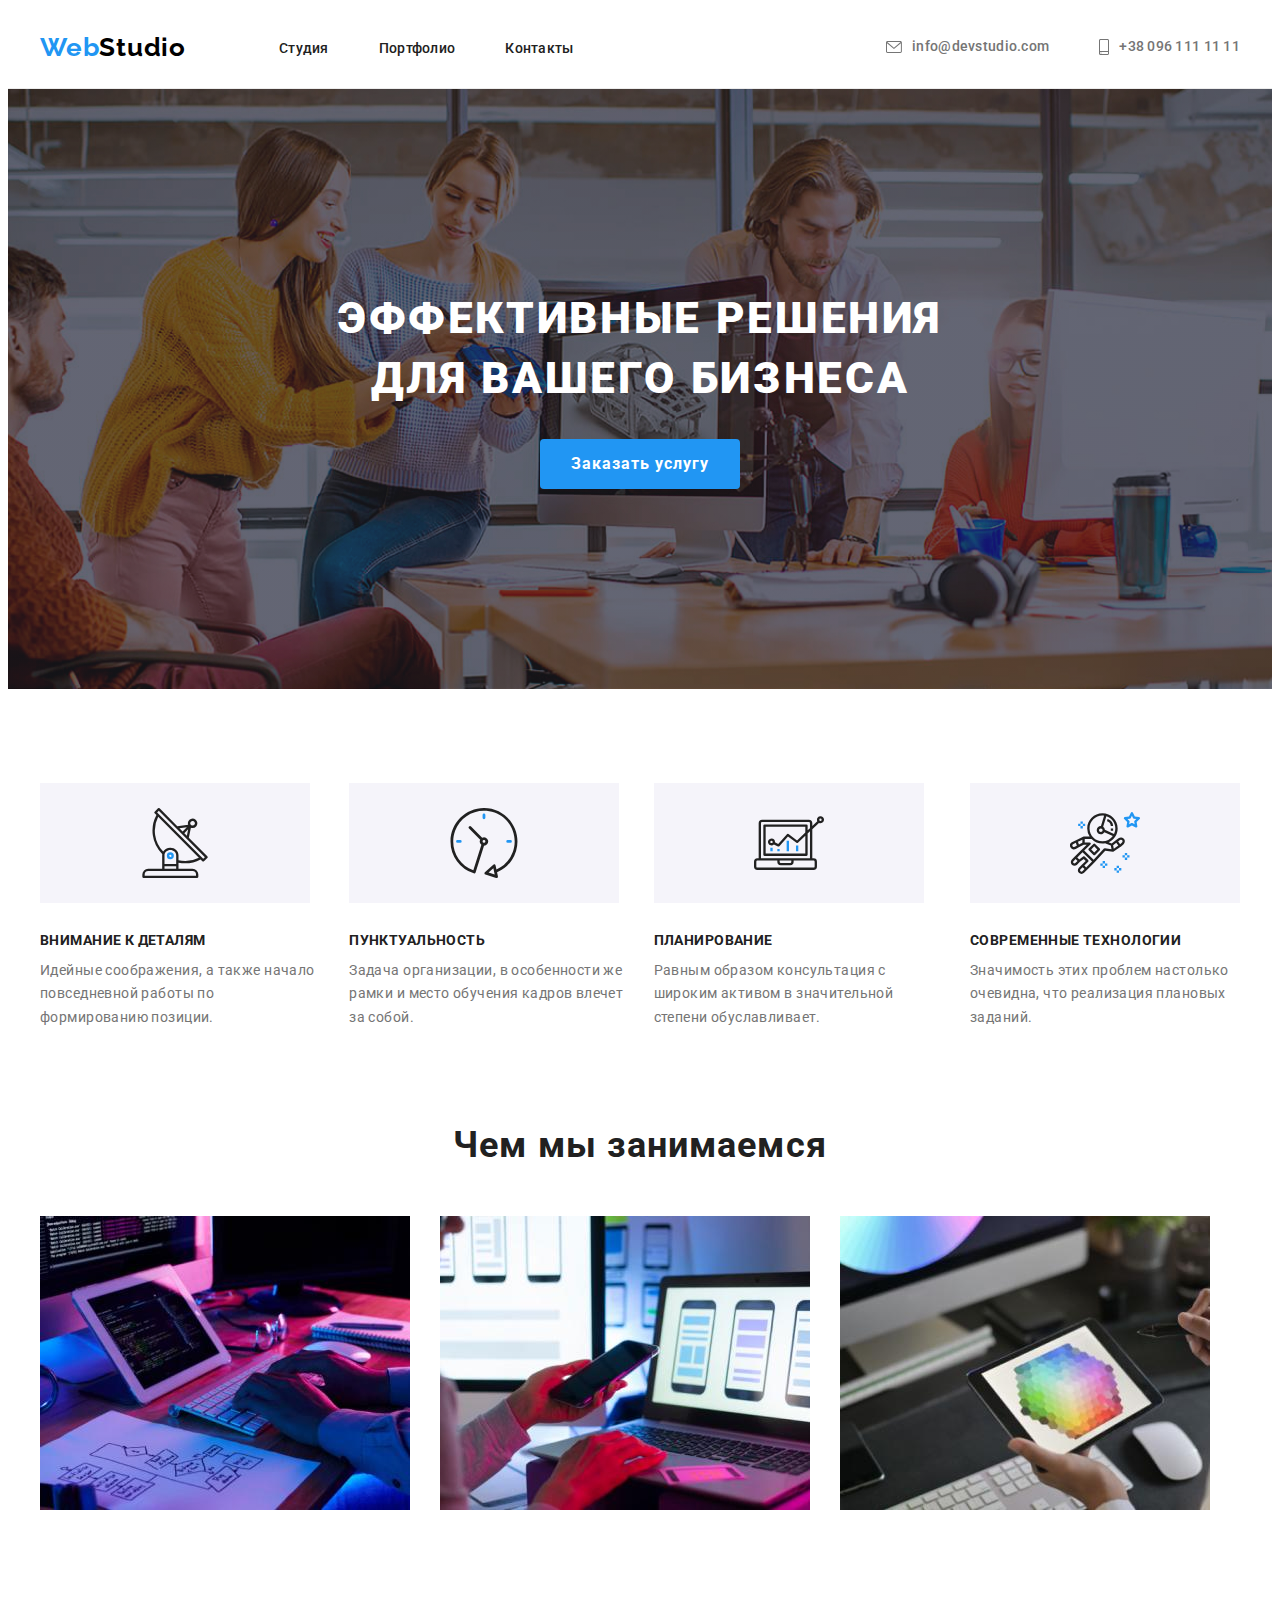
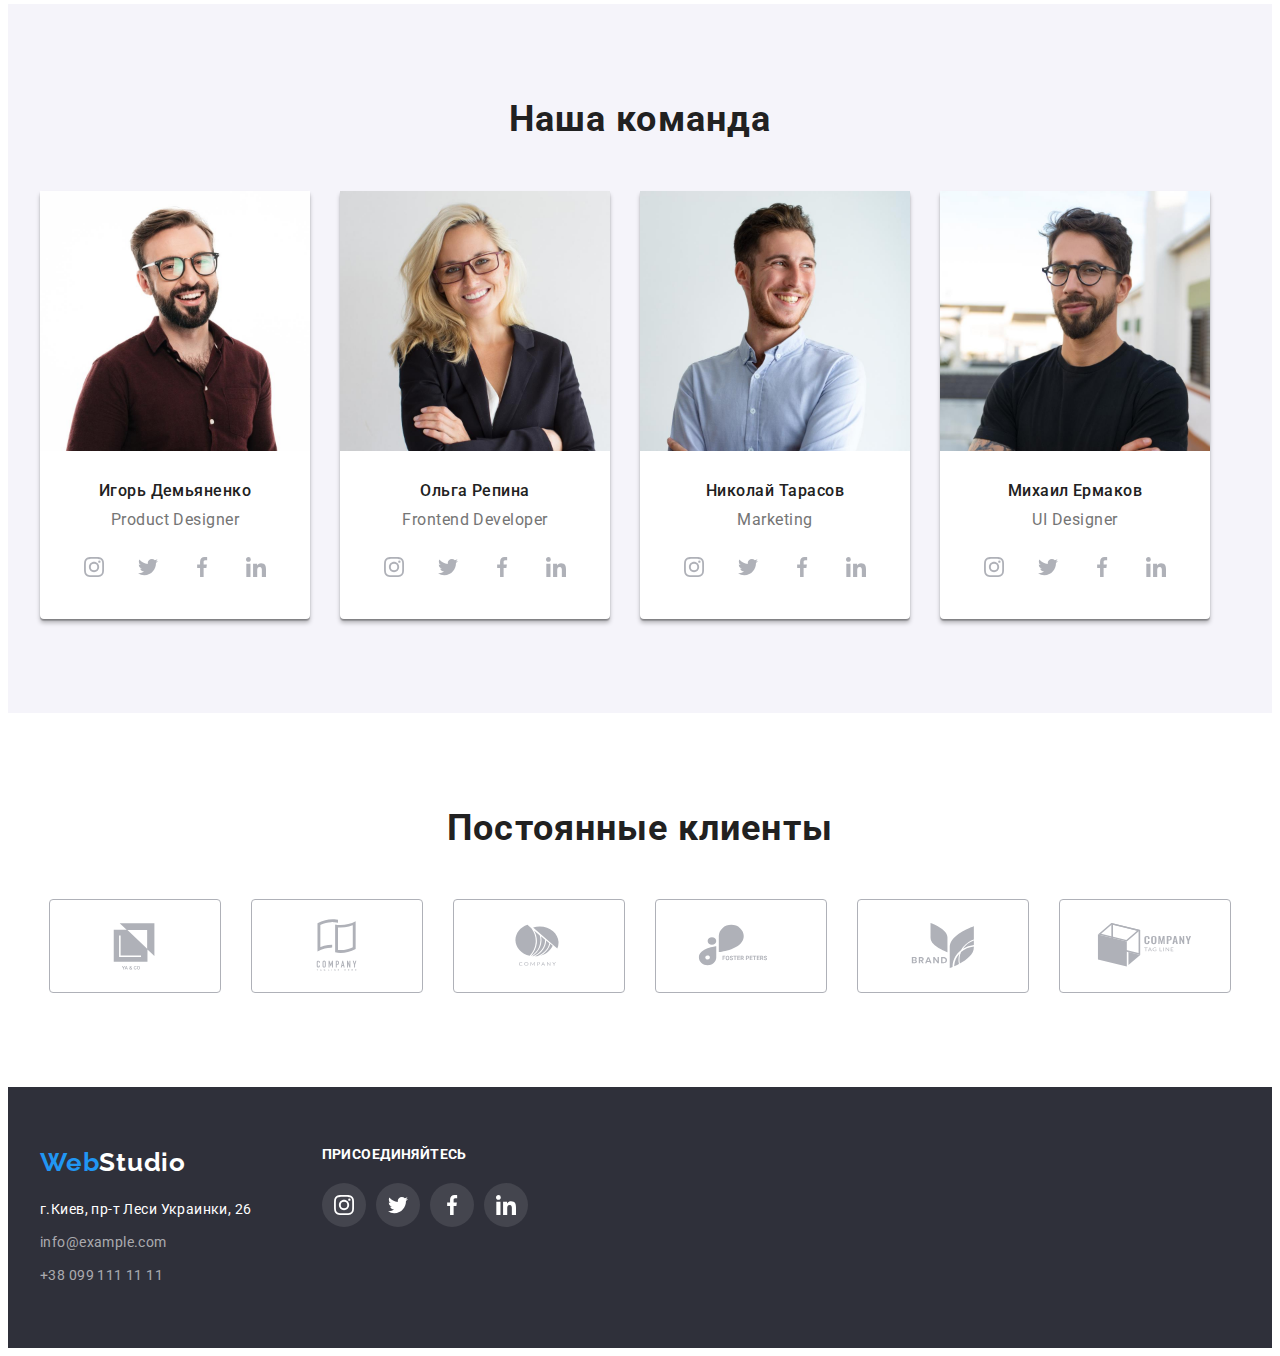
==== index.html @ 787e754a "add" ====
<!DOCTYPE html>
<html lang="ru">
  <head>
    <meta charset="UTF-8" />
    <meta http-equiv="X-UA-Compatible" content="IE=edge" />
    <meta name="viewport" content="width=device-width, initial-scale=1.0" />
    <title>Wedstudio</title>
    <link rel="preconnect" href="https://fonts.googleapis.com">
    <link rel="preconnect" href="https://fonts.gstatic.com" crossorigin>
    <link href="https://fonts.googleapis.com/css2?family=Raleway:wght@700&family=Roboto:wght@400;500;700;900&display=swap" rel="stylesheet">
    <link rel="stylesheet" href="./css/style.css" />
    <link rel="stylesheet" href="https://cdnjs.cloudflare.com/ajax/libs/modern-normalize/1.1.0/modern-normalize.min.css" integrity="sha512-wpPYUAdjBVSE4KJnH1VR1HeZfpl1ub8YT/NKx4PuQ5NmX2tKuGu6U/JRp5y+Y8XG2tV+wKQpNHVUX03MfMFn9Q==" crossorigin="anonymous" referrerpolicy="no-referrer" />
  </head>
  <body>
    <header class="header">
      <div class="container header-container">
      <nav class="header-nav">
        <a class="logo-header list" href ="./index.html" lang="en"><span class="logo-web">Web</span>Studio</span></a>
        <ul class="header-list">
          <li class="header-item"><a href="" class="header-link list">Студия</a></li>
          <li class="header-item"><a href="./portfolio.html"class="header-link list">Портфолио</a></li>
          <li class="header-item"><a href="" class="header-link list">Контакты</a></li>
        </ul>
      </nav>
      <ul class="header-contacts list">
        <li class="header-contacts-item"><a href="mailto:info@devstudio.com" class="header-mail list">info@devstudio.com 
          <svg class="header-icon" width="16" height="12">
          <use href="./images/icons.svg#icon-envelope"></use>
          </svg>
          </a>
        </li>
        <li class="header-contacts-item"><a href="tel:+380961111111" class="header-tel list">+38 096 111 11 11 
          <svg class="header-icon" width="10" height="16">
          <use href="./images/icons.svg#icon-smartphone"></use>
          </svg>
           </a></li>
      </ul>
  </div>
    </header> 
    <main>
      <section class="hero hero-bg">
        <div class="container hero-container">
        <h1 class="hero-title">Эффективные решения для вашего бизнеса</h1>
        <button class="hero-btn" type="button" >Заказать услугу</button>
      </div>
    </section >
      <section class="description section">
        <div class="container description-container">
        <ul class="description-list list">
          <li class="description-item">
            <div class="description-soc list">
              <svg class="description-soc-icon" width="70" height="70">
                  <use href="./images/icons.svg#icon-antenna"></use>
                </svg>
              </div>
            <h3 class="description-title">Внимание к деталям</h3>
            <p class="description-text">
              Идейные соображения, а также начало повседневной работы по
              формированию позиции.
               
            </p>
          </li>
          <li class="description-item">
            <div class="description-soc list">
              <svg class="description-soc-icon" width="70" height="70">
                  <use href="./images/icons.svg#icon-clock"></use>
                </svg>
              </div>
            <h3 class="description-title" >Пунктуальность</h3>
            <p class="description-text" >
              Задача организации, в особенности же рамки и место обучения кадров
              влечет за собой.
            </p>
          </li>
          <li class="description-item">
            <div class="description-soc list">
              <svg class="description-soc-icon" width="70" height="70">
                  <use href="./images/icons.svg#icon-diagram"></use>
                </svg>
              </div>
            <h3 class="description-title">Планирование</h3>
            <p class="description-text">
              Равным образом консультация с широким активом в значительной
              степени обуславливает.
            </p>
          </li>
          <li class="description-item">
            <div class="description-soc list">
              <svg class="description-soc-icon" width="70" height="70">
                  <use href="./images/icons.svg#icon-astronaut"></use>
                </svg>
              </div>
            <h3 class="description-title">Современные технологии</h3>
            <p class="description-text">
              Значимость этих проблем настолько очевидна, что реализация
              плановых заданий.
            </p>
          </li>
        </ul>
      </div>
      </section>
      <section class="about section-second">
        <div class="container">
         <h2 class="about-title">Чем мы занимаемся</h2>
        <ul class="about-picture list">
          <li>
            <img
              src="./images/computer.jpg"
              alt="computer"
              width="370"
              height="294"
            />
          </li>
          <li>
            <img
              src="./images/telephone.jpg"
              alt="telephone"
              width="370"
              height="294"
            />
          </li>
          <li>
            <img
              src="./images/tablet.jpg"
              alt="tablet"
              width="370"
              height="294"
            />
          </li>
        </ul> 
        </div>
    </section>
      <section class="team section">
        <div class="container">
        <h2 class="team-title">Наша команда</h2>
        <ul class="team-picture">
          <li class="team-list">
            <img
              src="./images/designer.jpg"
              alt="designer"
              width="270"
              height="260"
            />
            <div class="team-rectangle">
            <h3 class="team-name">Игорь Демьяненко</h3>
            <p class="team-text">Product Designer</p>
            <ul class="team-soc list">
              <li class="team-soc-item"><a href="" class="team-soc-link link">
                <svg class="team-soc-icon" width="20" height="20">
                  <use href="./images/icons.svg#icon-instagram"></use>
                </svg>
              </a></li>
              <li class="team-soc-item"><a href="" class="team-soc-link link">
                <svg class="team-soc-icon" width="20" height="20">
                  <use href="./images/icons.svg#icon-twitter"></use>
                </svg>
              </a></li>
              <li class="team-soc-item"><a href="" class="team-soc-link link">
                <svg class="team-soc-icon" width="20" height="20">
                  <use href="./images/icons.svg#icon-facebook"></use>
                </svg>
              </a></li>
              <li class="team-soc-item"><a href="" class="team-soc-link link">
                <svg class="team-soc-icon" width="20" height="20">
                  <use href="./images/icons.svg#icon-linkedin"></use>
                </svg>
              </a></li>
            </ul>
          </div>
          </li>
          <li class="team-list">
            <img
              src="./images/developer.jpg"
              alt="developer"
              width="270"
              height="260"
            />
             <div class="team-rectangle">
            <h3 class="team-name">Ольга Репина</h3>
            <p class="team-text">Frontend Developer</p>
            <ul class="team-soc list">
              <li class="team-soc-item"><a href="" class="team-soc-link link">
                <svg class="team-soc-icon" width="20" height="20">
                  <use href="./images/icons.svg#icon-instagram"></use>
                </svg>
              </a></li>
              <li class="team-soc-item"><a href="" class="team-soc-link link">
                <svg class="team-soc-icon" width="20" height="20">
                  <use href="./images/icons.svg#icon-twitter"></use>
                </svg>
              </a></li>
              <li class="team-soc-item"><a href="" class="team-soc-link link">
                <svg class="team-soc-icon" width="20" height="20">
                  <use href="./images/icons.svg#icon-facebook"></use>
                </svg>
              </a></li>
              <li class="team-soc-item"><a href="" class="team-soc-link link">
                <svg class="team-soc-icon" width="20" height="20">
                  <use href="./images/icons.svg#icon-linkedin"></use>
                </svg>
              </a></li>
            </ul>
          </div>
          
          <li class="team-list">
            <img
              src="./images/marketing.jpg"
              alt="marketing"
              width="270"
              height="260"
            />
             <div class="team-rectangle">
            <h3 class="team-name">Николай Тарасов</h3>
            <p class="team-text">Marketing</p>
            <ul class="team-soc list">
              <li class="team-soc-item"><a href="" class="team-soc-link link">
                <svg class="team-soc-icon" width="20" height="20">
                  <use href="./images/icons.svg#icon-instagram"></use>
                </svg>
              </a></li>
              <li class="team-soc-item"><a href="" class="team-soc-link link">
                <svg class="team-soc-icon" width="20" height="20">
                  <use href="./images/icons.svg#icon-twitter"></use>
                </svg>
              </a></li>
              <li class="team-soc-item"><a href="" class="team-soc-link link">
                <svg class="team-soc-icon" width="20" height="20">
                  <use href="./images/icons.svg#icon-facebook"></use>
                </svg>
              </a></li>
              <li class="team-soc-item"><a href="" class="team-soc-link link">
                <svg class="team-soc-icon" width="20" height="20">
                  <use href="./images/icons.svg#icon-linkedin"></use>
                </svg>
              </a></li>
            </ul>
          </div>
          </li>
          <li class="team-list">
            <img
              src="./images/designer 2.jpg"
              alt="designer 2"
              width="270"
              height="260"
            />
             <div class="team-rectangle">
            <h3 class="team-name">Михаил Ермаков</h3>
            <p class="team-text">UI Designer</p>
            <ul class="team-soc list">
              <li class="team-soc-item"><a href="" class="team-soc-link link">
                <svg class="team-soc-icon" width="20" height="20">
                  <use href="./images/icons.svg#icon-instagram"></use>
                </svg>
              </a></li>
              <li class="team-soc-item"><a href="" class="team-soc-link link">
                <svg class="team-soc-icon" width="20" height="20">
                  <use href="./images/icons.svg#icon-twitter"></use>
                </svg>
              </a></li>
              <li class="team-soc-item"><a href="" class="team-soc-link link">
                <svg class="team-soc-icon" width="20" height="20">
                  <use href="./images/icons.svg#icon-facebook"></use>
                </svg>
              </a></li>
              <li class="team-soc-item"><a href="" class="team-soc-link link">
                <svg class="team-soc-icon" width="20" height="20">
                  <use href="./images/icons.svg#icon-linkedin"></use>
                </svg>
              </a></li>
            </ul>
          </div>
          </li>
        </ul>
      </div>
      </section>
      <section class="clients section">
        <div class="container">
        <h2 class="clients-title">Постоянные клиенты</h2>
        <ul class="clients-list list">
          <li class="clients-item"><a href="" class="clients-link">
           <svg class="client-soc-icon" width="106" height="60">
          <use href="./images/icons.svg#icon-Logo-1"></use>
                </svg>
              </a>
          </li>
          <li class="clients-item"><a href="" class="clients-link">
            <svg class="client-soc-icon" width="106" height="60">
                  <use href="./images/icons.svg#icon-Logo-2"></use>
                </svg>
              </a>
          </li>
          <li class="clients-item"><a href="" class="clients-link">
            <svg class="client-soc-icon" width="106" height="60">
                  <use href="./images/icons.svg#icon-Logo-3"></use>
                </svg></a>
              </li>
<li class="clients-item"><a href="" class="clients-link">
              <svg class="client-soc-icon" width="106" height="60">
                  <use href="./images/icons.svg#icon-Logo-4"></use>
                </svg> 
              </a> 
</li>
<li class="clients-item"><a href="" class="clients-link">
  <svg class="client-soc-icon" width="106" height="60">
                  <use href="./images/icons.svg#icon-Logo-5"></use>
                </svg>
              </a>
</li>
<li class="clients-item"><a href="" class="clients-link">
<svg class="client-soc-icon" width="106" height="60">
                  <use href="./images/icons.svg#icon-Logo-6"></use>
                </svg></a>  
</li>
        </ul>
        </div>
      </section>
    </main> 
    <footer class="footer-contact">
  <div class="contact container"> 
        <div>
      <a class="logo-footer list" href ="/index.html" lang="en"><span class="logo-web">Web</span><span>Studio</span></a>
      <address class="contact-adress ">
        <ul class="contact-list list ">
          <li class="contact-item ">
            <a
              href =" https://g.page/stamp-capital?share"
              target="_blank"class="contact-map list"
              rel="noopener noreferrer nofollow"
              >г.Киев, пр-т Леси Украинки, 26</a
            >
          </li>
          <li class="contact-item"><a href="mailto:info@example.com" class="contact-email list">info@example.com</a></li>
          <li class="contact-item"><a class="contact-tel list" href="tel:+380991111111">+38 099 111 11 11</a></li>
        </ul>
      </address>
     </div>
    <div class="footer-connect">
      <h3 class="footer-connect-text">Присоединяйтесь</h3>
            <ul class="footer-connect-soc list">
            <li class="footer-connect-soc-item"><a href="" class="footer-connect-soc-link link">
                <svg class="footer-connect-soc-icon" width="20" height="20">
                  <use href="./images/icons.svg#icon-instagram"></use>
                </svg>
              </a></li>
              <li class="footer-connect-soc-item"><a href="" class="footer-connect-soc-link link">
                <svg class="footer-connect-soc-icon" width="20" height="20">
                  <use href="./images/icons.svg#icon-twitter"></use>
                </svg>
              </a></li>
              <li class="footer-connect-soc-item"><a href="" class="footer-connect-soc-link link">
                <svg class="footer-connect-soc-icon" width="20" height="20">
                  <use href="./images/icons.svg#icon-facebook"></use>
                </svg>
              </a></li>
              <li class="footer-connect-soc-item"><a href="" class="footer-connect-soc-link link">
                <svg class="footer-connect-soc-icon" width="20" height="20">
                  <use href="./images/icons.svg#icon-linkedin"></use>
                </svg>
              </a></li>
            </ul>
            </div>
          </div>
    </footer>
  </body>
</html>
---- css/style.css ----
:root {
   --first-text-color:  #212121;
   --secondary-text-color:#757575;
   --hover-color:  #2196F3;
}


body{
    font-family: 'Roboto',sans-serif;
}
p, h1, h2, h3, h4 ,h5, h6{
    margin: 0;
}

ul, ol {
    margin: 0;
    padding-left: 0;
}

.list{
    list-style: none;
}

.list{
    text-decoration: none;
    
}

.container{
    width: 1200px;
    margin-left: auto;
    margin-right: auto;
    padding-left: 15px;
    padding-right: 15px;
}
.section{
    padding-top: 94px;
    padding-bottom: 94px;
}

.section-second {
    padding-top: 0px;
    padding-bottom: 94px;
    }

    img{
        display: block;
        max-width: 100%;
        height: auto;
    }
    

 
/*-------------HEADER------*/

.header{
   border-bottom: 1px solid #ECECEC; 
   padding-top: 24px;
   padding-bottom: 25px;
}

.header > .container{
display: flex;
align-items: center;
}
.logo-header
{
     font-family: 'Raleway',sans-serif;
     font-weight: 700;
     font-size: 26px;
     line-height: 1.19;
     letter-spacing: 0.03em; 
     color: #000000;
     margin-right: 93px;
    

}   
.logo-web {
    font-family: 'Raleway', sans-serif;
    font-weight: 700;
    font-size: 26px;
    line-height: 1.19;
    letter-spacing: 0.03em;
    color: #2196F3;
    
}
.header-nav{
    display: flex;
    align-items: center;
}
.header-list{
 display: flex;
 align-items: center;
 }
 .header-item{
    list-style: none;
 }    
    
  .header-item:not(:last-child){
   margin-right: 50px;
     }    
 
.header-link{
    font-weight: 500;
    font-size: 14px;
    line-height: 1.14;
    list-style: none;
    letter-spacing: 0.02em;
    color:var(--first-text-color);
    
}     
.header-link:hover, 
.header-link:focus {
    color: var(--hover-color)
}  
.header-contacts{
    display: flex;
    margin-left: auto;
    align-items: center;
}
.header-contacts-item:not(:last-child){
margin-right: 50px;
}

.header-icon {
    display: flex;
    align-items: center;
    fill: currentColor;
    margin-right: 10px;
    
}
    
.header-icon:hover,
.header-icon:focus {
    background-color:#FFFFFF ;
    fill:currentColor; 
}


.header-mail{
    display: flex;
    align-items: center;
    flex-direction:row-reverse;
    font-weight: 500;
    font-size: 14px;
    line-height: 1.14;
    letter-spacing: 0.02em;
    color: var(--secondary-text-color);
    
 }
.header-mail:hover,
.header-mail:focus {
 color: var(--hover-color);
 
}

.header-tel{
    display: flex;
    align-items: center;
    flex-direction: row-reverse;
    font-weight: 500;
    font-size: 14px;
    line-height: 1.14;
    letter-spacing: 0.02em;
    color: var(--secondary-text-color);
    
 }
 
.header-tel:hover,
.header-tel:focus {
    color: var(--hover-color)
 
}

      /*--------HERO-----------*/

.hero{
    /* background-color:#2F303A; */
    padding-top: 200px;
    padding-bottom: 200px;
    text-align: center;
    margin-top: auto;
}
 .hero-bg {
    background-image: linear-gradient(rgba(47, 48, 58, 0.4),
    rgba(47, 48, 58, 0.4)),url(../images/hero-bg.jpg);
    background-repeat: no-repeat;
    background-position: center;
    background-size: cover;
    max-width: 1600px;
    margin-left: auto;
    margin-right: auto;
    
}
    .hero-title {
    font-family: Roboto ;
    font-weight: 900;
    font-size: 44px;
    line-height: 1.36;
    text-align: center;
    letter-spacing: 0.06em;
    text-transform: uppercase;
    color: #FFFFFF;
    margin: auto;
    margin-right: auto;
    margin-bottom: 30px;
    max-width: 696px;
    
}
 .hero-btn {
    font-family:inherit;
    font-weight: 700;
    font-size: 16px;
    line-height: 1.88;
    display: flex;
    text-align: center;
    letter-spacing: 0.06em;
    cursor: pointer;
    color: #FFFFFF;
    background-color: #2196F3;
    display:block;
    margin:auto;
    height: 50px;
    width: 200px;
    border-radius: 4px;
    border-color:transparent;
    
} 
.hero-btn:hover,
.hero-btn:focus {
    background: #188CE8; 
}  
    


 /*--------DESCRIPTION-----------*/


       
   

   .description-list{
    display: flex;
    align-items: center;
    
    }
   .description-item:not(:last-child){
    margin-right: 30px;
    
   }

   .description-soc {
    display: flex;
    align-items: center;
    justify-content: center;
    width: 270px;
    height: 120px;
    background-color: #F5F4FA;
    margin-bottom:30px;
     
   }
   
   .description-title {
    font-family: inherit;
    font-weight: 700;
    font-size: 14px;
    line-height: 1.14;
    letter-spacing: 0.03em;
    text-transform: uppercase;
    color:var(--first-text-color);
    margin-bottom: 10px;
    
}

.description-text {
    
    font-weight: 400;
    font-size: 14px;
    line-height: 1.71;
    letter-spacing: 0.03em;
    color: var(--secondary-text-color);
    
   
}

/*---------------ABOUT---------*/


.about-title{
    font-weight: 700;
    font-size: 36px;
    line-height: 1.17;
    text-align: center;
    letter-spacing: 0.03em;
    color: var(--first-text-color);
    margin-bottom: 50px;

}

.about-picture{
    display: flex;
    align-items: center;
    gap: 30px;
}

/*---------------TEAM---------*/

.team {
    background-color: #F5F4FA;
    max-width: 1600px;
    margin-left: auto;
    margin-right: auto;
}

.team-title {
    font-weight: 700;
    font-size: 36px;
    line-height: 1.17;
    letter-spacing: 0.03em;
    color: var(--first-text-color);
    margin-bottom: 50px;
    text-align: center;
}

  .team-name {
    font-weight: 500;
    font-size: 16px;
    line-height: 1.19;
    letter-spacing: 0.03em;
    color: var(--first-text-color);
    margin-bottom: 10px;
   
    
 }

 .team-picture {
    display: flex;
    align-items: center;
    gap: 30px;
    list-style: none;
    text-align: center;
    
}
 
.team-list{
    
    border-color: transparent;
    background: #FFFFFF;
    box-shadow: 0px 4px 4px rgba(0, 0, 0, 0.25), 0px 1px 1px rgba(0, 0, 0, 0.14), 0px 2px 1px rgba(0, 0, 0, 0.2);
    border-radius: 0px 0px 4px 4px;
}

.team-rectangle{
    padding-top: 30px;
    padding-bottom: 30px;
    
}
.team-text {
    font-weight: 400;
    font-size: 16px;
    line-height: 1.19;
    letter-spacing: 0.03em;
    color: var(--secondary-text-color);
    margin-bottom: 16px;
    
}

.team-soc{
    display: flex;
    justify-content: center;
    gap: 10px;
}

.team-soc-link  {
    width: 44px;
    height: 44px;
    border-radius: 50%;
    background-color: #FFFFFF;
    display: flex;
    align-items: center;
    justify-content: center;
    fill:#AFB1B8;
}

.team-soc-link:hover,
.team-soc-link:focus{
 background-color: var(--hover-color);
 fill:#FFFFFF
}



/*--------------CLIENTS---------*/

.clients {
     max-width: 1600px;
    margin-left: auto;
    margin-right: auto;
    
   
}
.clients-title{
    font-weight: 700;
    font-size: 36px;
    line-height: 1.17;
    letter-spacing: 0.03em;
    color: var(--first-text-color);
    margin-bottom: 50px;
    text-align: center;
}


.clients-list  {
    display: flex;
    justify-content: center;
    gap: 30px;
}


.clients-link{
    width: 170px;
    height: 92px;
    align-items: center;
    justify-content: center;
    border: 1px solid #AFB1B8;
    border-radius: 4px;
    display: flex;
    fill:#AFB1B8;
    
}   

.clients-link:hover,
.clients-link:focus{
border-color: var(--hover-color);
fill: var(--hover-color);
}



        

/*---------------FOOTER--------*/

.footer-contact{
    background-color: #2F303A;
    padding-top: 60px;
    padding-bottom: 60px;
    max-width: 1600px;
    margin-left: auto;
    margin-right: auto;
   } 
.contact.container {
   display: flex;
   
}   
 .logo-footer{
    font-family: 'Raleway', sans-serif;
    font-weight: 700;
    font-size: 26px;
    line-height: 1.19;
    letter-spacing: 0.03em;
    color: #FFFFFF;
    margin-bottom: 20px;
    display: inline-block;
    
}   
    


.contact-item:not(:last-child){
    margin-bottom: 9px;
}
.contact-adress {
    font-style: normal;
   
}
.contact-map {
    font-style: normal;
    font-weight: 400;
    font-size: 14px;
    line-height: 1.71;
    letter-spacing: 0.03em;
    color: #FFFFFF;
    
}

.contact-map:hover,
.contact-map:focus{
  color: var(--hover-color);
 }
.contact-email {
    font-style: normal;
    font-weight: 400;
    font-size: 14px;
    line-height: 1.71;
    letter-spacing: 0.03em;
    color: rgba(255, 255, 255, 0.6);
}
.contact-email:hover,
.contact-email:focus {
    color:var(--hover-color);
}
.contact-tel{
    font-style: normal;
    font-weight: 400;
    font-size: 14px;
    line-height: 1.71;
    letter-spacing: 0.03em;
    color: rgba(255, 255, 255, 0.6);
}
  .contact-tel:hover,
  .contact-tel:focus {
      color: var(--hover-color)

  }
  
  .footer-connect{
    margin-left: 70px;
  }
    
 
   .footer-connect-soc{
    display:flex;
    gap: 10px;
    align-items: baseline;

}    
    .footer-connect-text{
    font-family: Roboto, sans-serif;
    font-weight: 700;
    font-size: 14px;
    line-height: 1.14;
    letter-spacing: 0.03em;
    text-transform: uppercase;
    color: #FFFFFF;
    margin-bottom: 20px;

}  
   .footer-connect-soc-link{
    width: 44px;
    height: 44px;
    border-radius: 50%;
    background-color:rgba(255, 255, 255, 0.1);;
    display: flex;
    align-items: center;
    justify-content: center;
    fill: #FFFFFF;
    
}
.footer-connect-soc-link:hover,
.footer-connect-soc-link:focus {
    background-color: var(--hover-color);
   
  }

     /*-----------------PORTFOLIO---------*/
    
  .button-list{
    display: flex;
    flex-wrap: wrap;
    gap: 8px;
    justify-content: center;
    margin-bottom: 50px;
    }
   
   .button-link {
    font-family: inherit;
    font-weight: 500;
    font-size: 16px;
    line-height: 1.62;
    text-align: center;
    letter-spacing: 0.03em;
    cursor: pointer;
    color: #212121;
    border-radius: 4px;
    border-color: transparent;
    padding:6px 20px;
    }
    .button-link:hover,
    .button-link:focus {
    box-shadow: 0px 3px 1px rgba(0, 0, 0, 0.1), 0px 1px 2px rgba(0, 0, 0, 0.08), 0px 2px 2px rgba(0, 0, 0, 0.12);
    background: var(--hover-color);
     color: #FFFFFF;
    }
    .portfolio-rectangle{
    font-family: Roboto,sans-serif;
    padding: 20px 24px;
    border: 1px solid rgba(238, 238, 238, 1);
    border-top: none;
    }
    .portfolio-list{
    display: flex;
    flex-wrap:wrap;
    gap: 30px; 

}
.portfolio-link{
    display: block;
}
    .portfolio-link:hover,
    .portfolio-link:focus
     {
        box-shadow: 0px 1px 1px rgba(0, 0, 0, 0.12), 0px 4px 4px rgba(0, 0, 0, 0.06), 1px 4px 6px rgba(0, 0, 0, 0.16);
     }

    .portfolio-title {
     font-weight: 700;
     font-size: 18px;
     line-height: 2;
     letter-spacing: 0.06em;   
     color: var(--first-text-color);
     margin-bottom: 4px;
   }
    .portfolio-text {
    font-weight: 400;
    font-size: 16px;
    line-height: 1.88;
    letter-spacing: 0.03em;
    color: var(--secondary-text-color);
    }
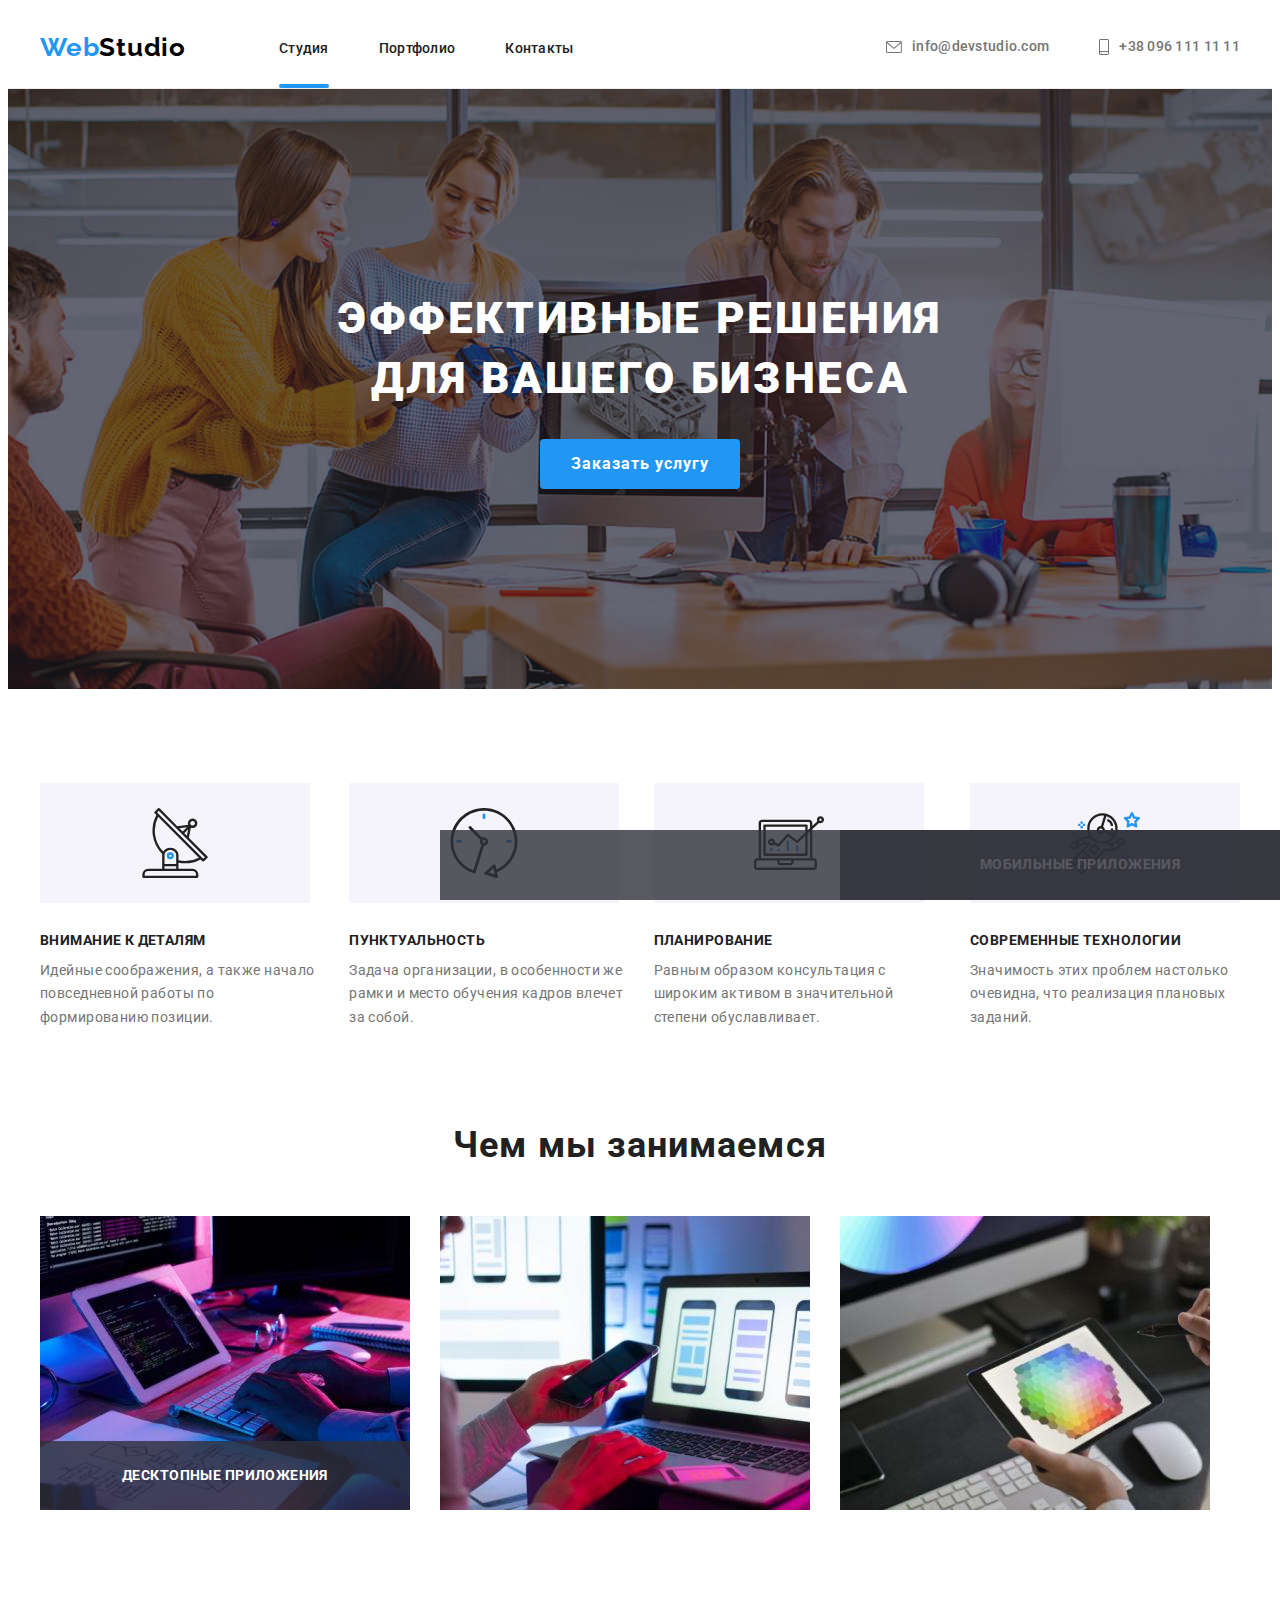
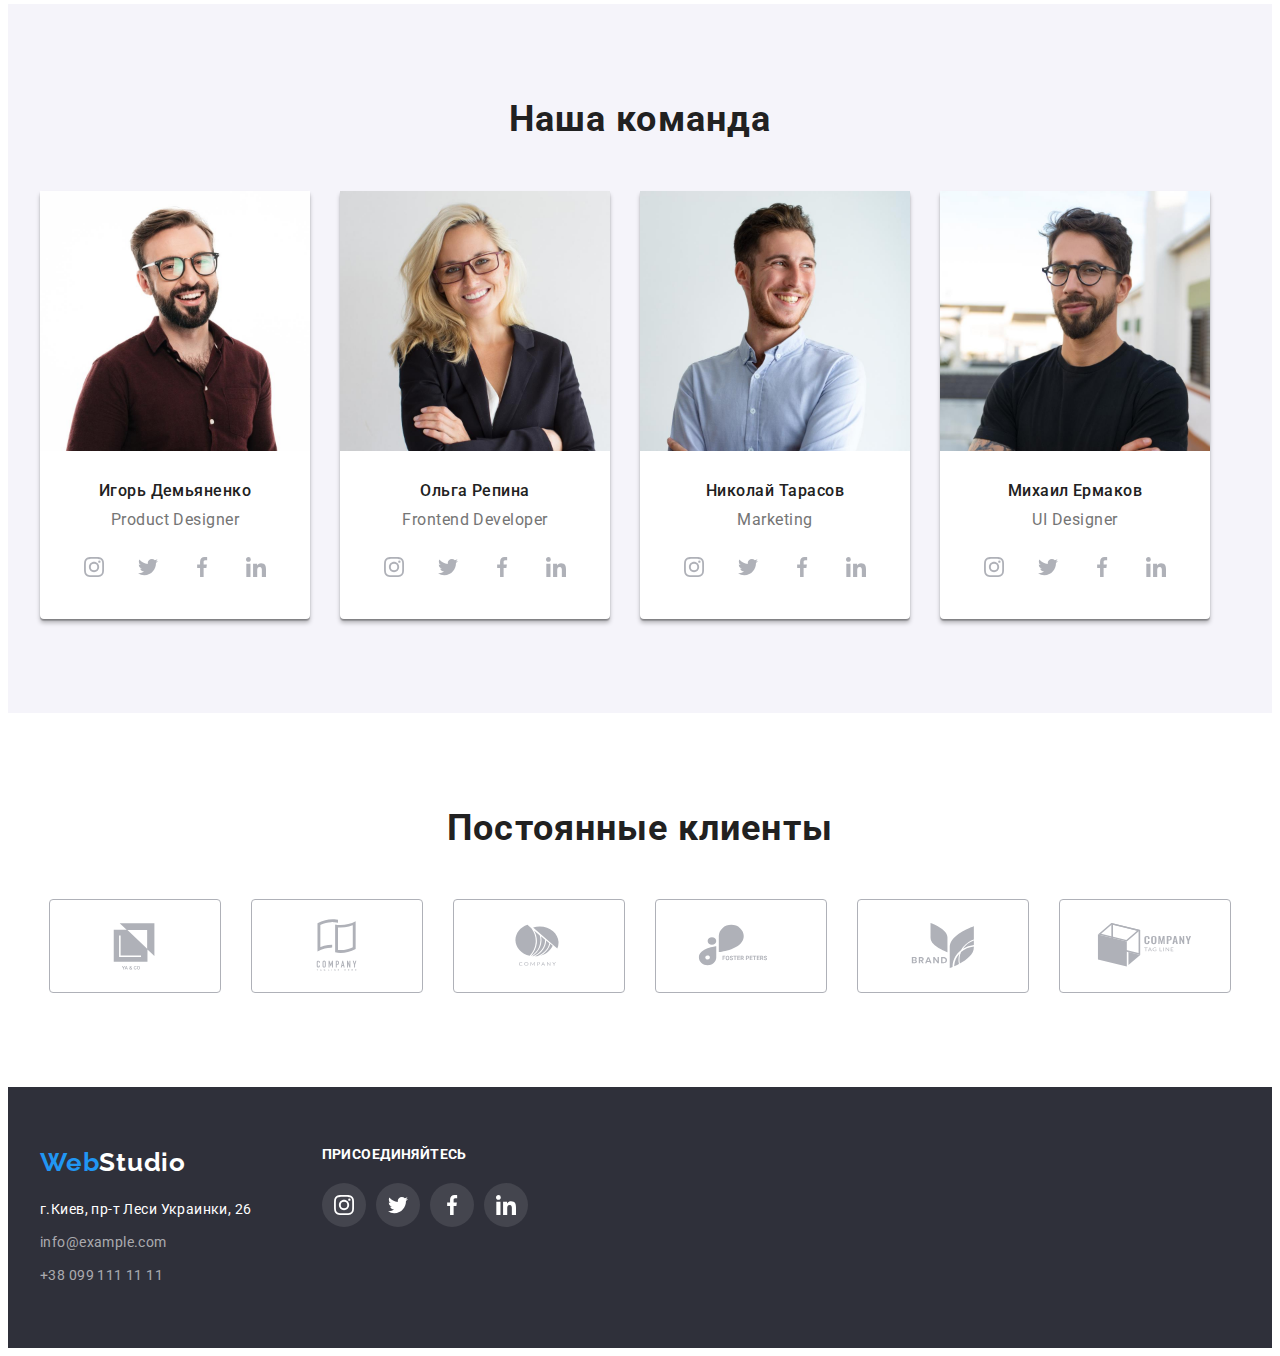
==== commit fa407bb5: "add" ====
--- a/index.html
+++ b/index.html
@@ -17,9 +17,9 @@
       <nav class="header-nav">
         <a class="logo-header list" href ="./index.html" lang="en"><span class="logo-web">Web</span>Studio</span></a>
         <ul class="header-list">
-          <li class="header-item"><a href="" class="header-link list">Студия</a></li>
-          <li class="header-item"><a href="./portfolio.html"class="header-link list">Портфолио</a></li>
-          <li class="header-item"><a href="" class="header-link list">Контакты</a></li>
+          <li class="header-item"><a href="" class="header-link list current ">Студия</a></li>
+          <li class="header-item"><a href="./portfolio.html"class="header-link  list">Портфолио</a></li>
+          <li class="header-item"><a href="" class="header-link  list">Контакты</a></li>
         </ul>
       </nav>
       <ul class="header-contacts list">
@@ -103,13 +103,14 @@
         <div class="container">
          <h2 class="about-title">Чем мы занимаемся</h2>
         <ul class="about-picture list">
-          <li>
+          <li class="about-item">
             <img
               src="./images/computer.jpg"
               alt="computer"
               width="370"
               height="294"
             />
+            <p class="about-text">Десктопные приложения</p>
           </li>
           <li>
             <img
@@ -118,6 +119,7 @@
               width="370"
               height="294"
             />
+             <p class="about-text">Мобильные приложения</p>
           </li>
           <li>
             <img
@@ -126,6 +128,7 @@
               width="370"
               height="294"
             />
+            <p class="about-text">Дизайнерские решения</p>
           </li>
         </ul> 
         </div>
--- a/css/style.css
+++ b/css/style.css
@@ -91,9 +91,11 @@
 .header-list{
  display: flex;
  align-items: center;
+ 
  }
  .header-item{
     list-style: none;
+    
  }    
     
   .header-item:not(:last-child){
@@ -107,12 +109,31 @@
     list-style: none;
     letter-spacing: 0.02em;
     color:var(--first-text-color);
+   
     
 }     
 .header-link:hover, 
 .header-link:focus {
     color: var(--hover-color)
 }  
+.current{
+    position: relative;
+}
+.current::after{
+    position: absolute;
+    width: 100%;
+    content: '';
+    height: 4px;
+    border-radius:2px;
+    left: 0;
+    background-color: #2196F3;
+    bottom: -32px;
+}
+
+.current:hover,
+.current:active{
+   color: var(--hover-color);
+}
 .header-contacts{
     display: flex;
     margin-left: auto;
@@ -301,6 +322,28 @@
     display: flex;
     align-items: center;
     gap: 30px;
+}
+
+.about-item{
+    position: relative;
+}
+
+.about-text{
+    position: absolute;
+    bottom:0;
+    font-family: inherit;
+    font-weight: 700;
+    font-size: 14px;
+    line-height: 1.14;;
+    text-align: center;
+    letter-spacing: 0.03em;
+    text-transform: uppercase;
+    color: #FFFFFF;
+    padding-top:27px;
+    padding-bottom:27px;
+    width: 100%;
+    background: rgba(47, 48, 58, 0.8);
+    margin-top: 224px;
 }
 
 /*---------------TEAM---------*/
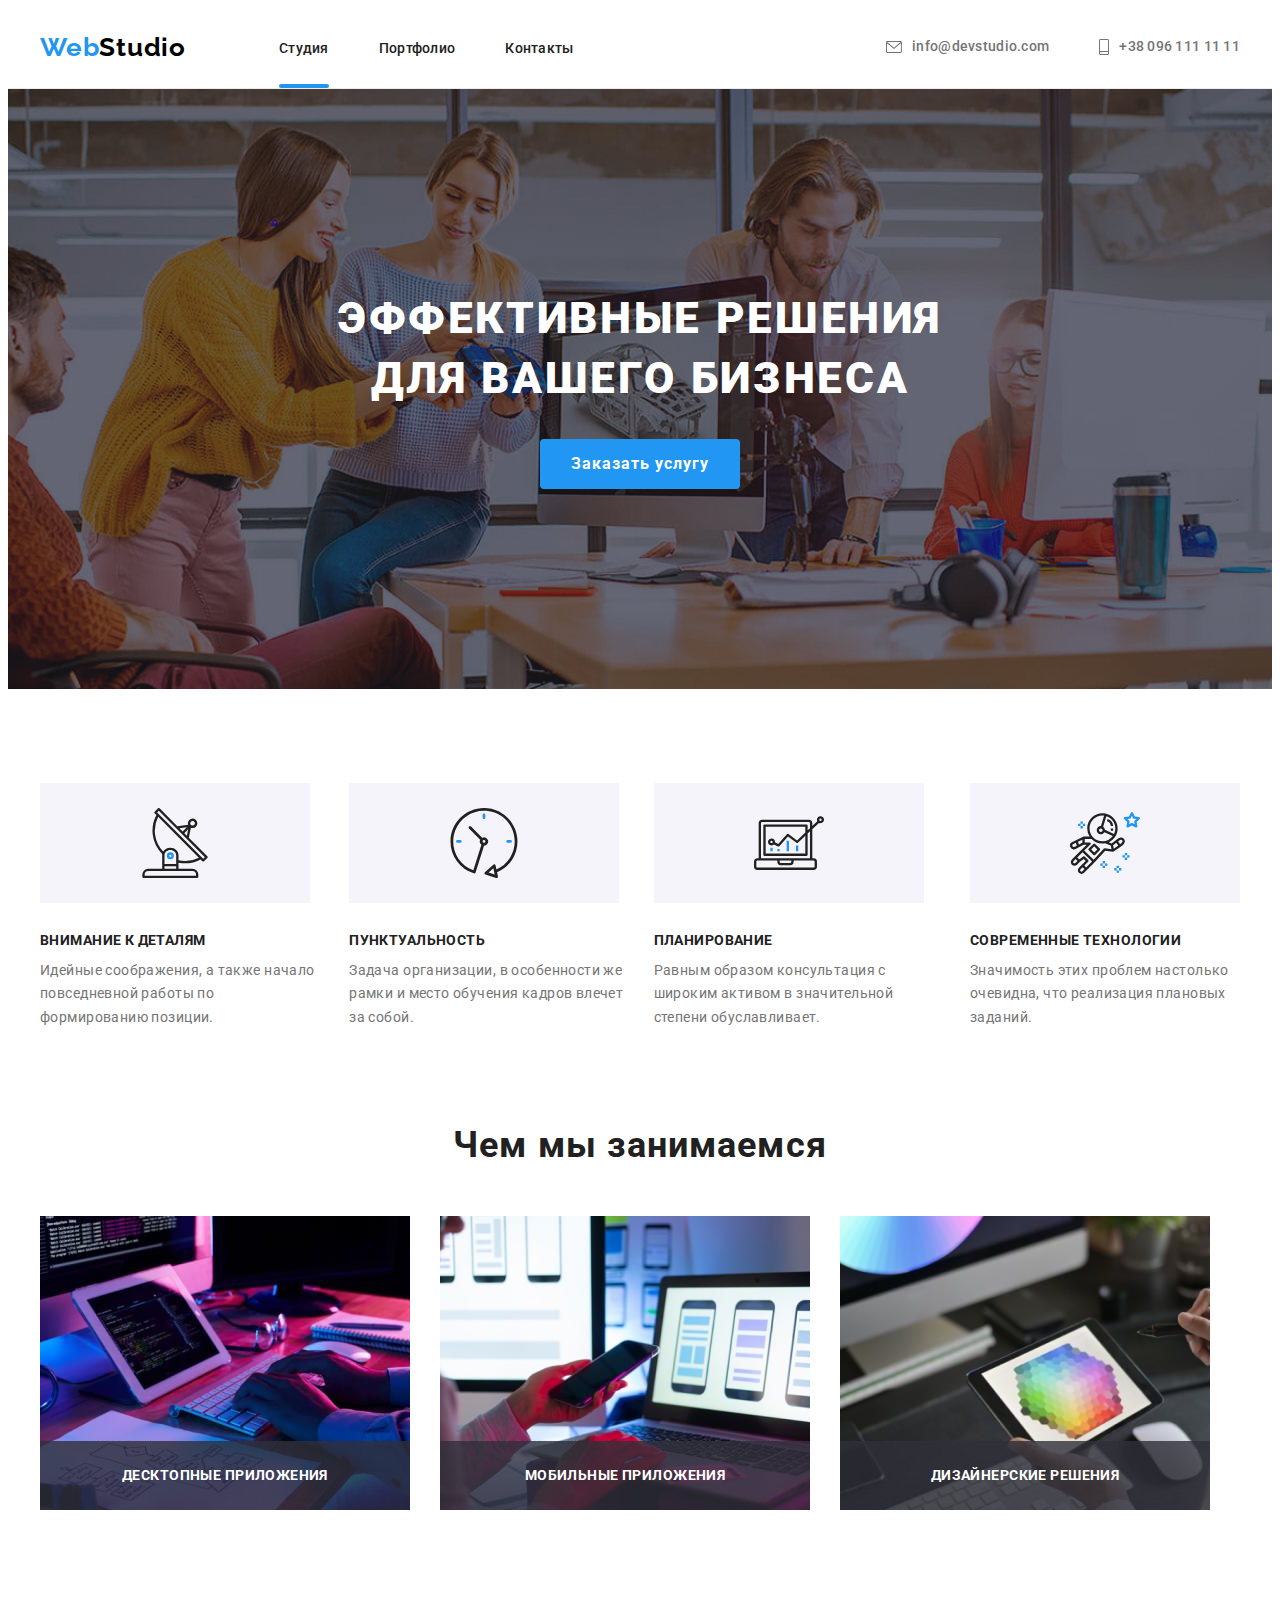
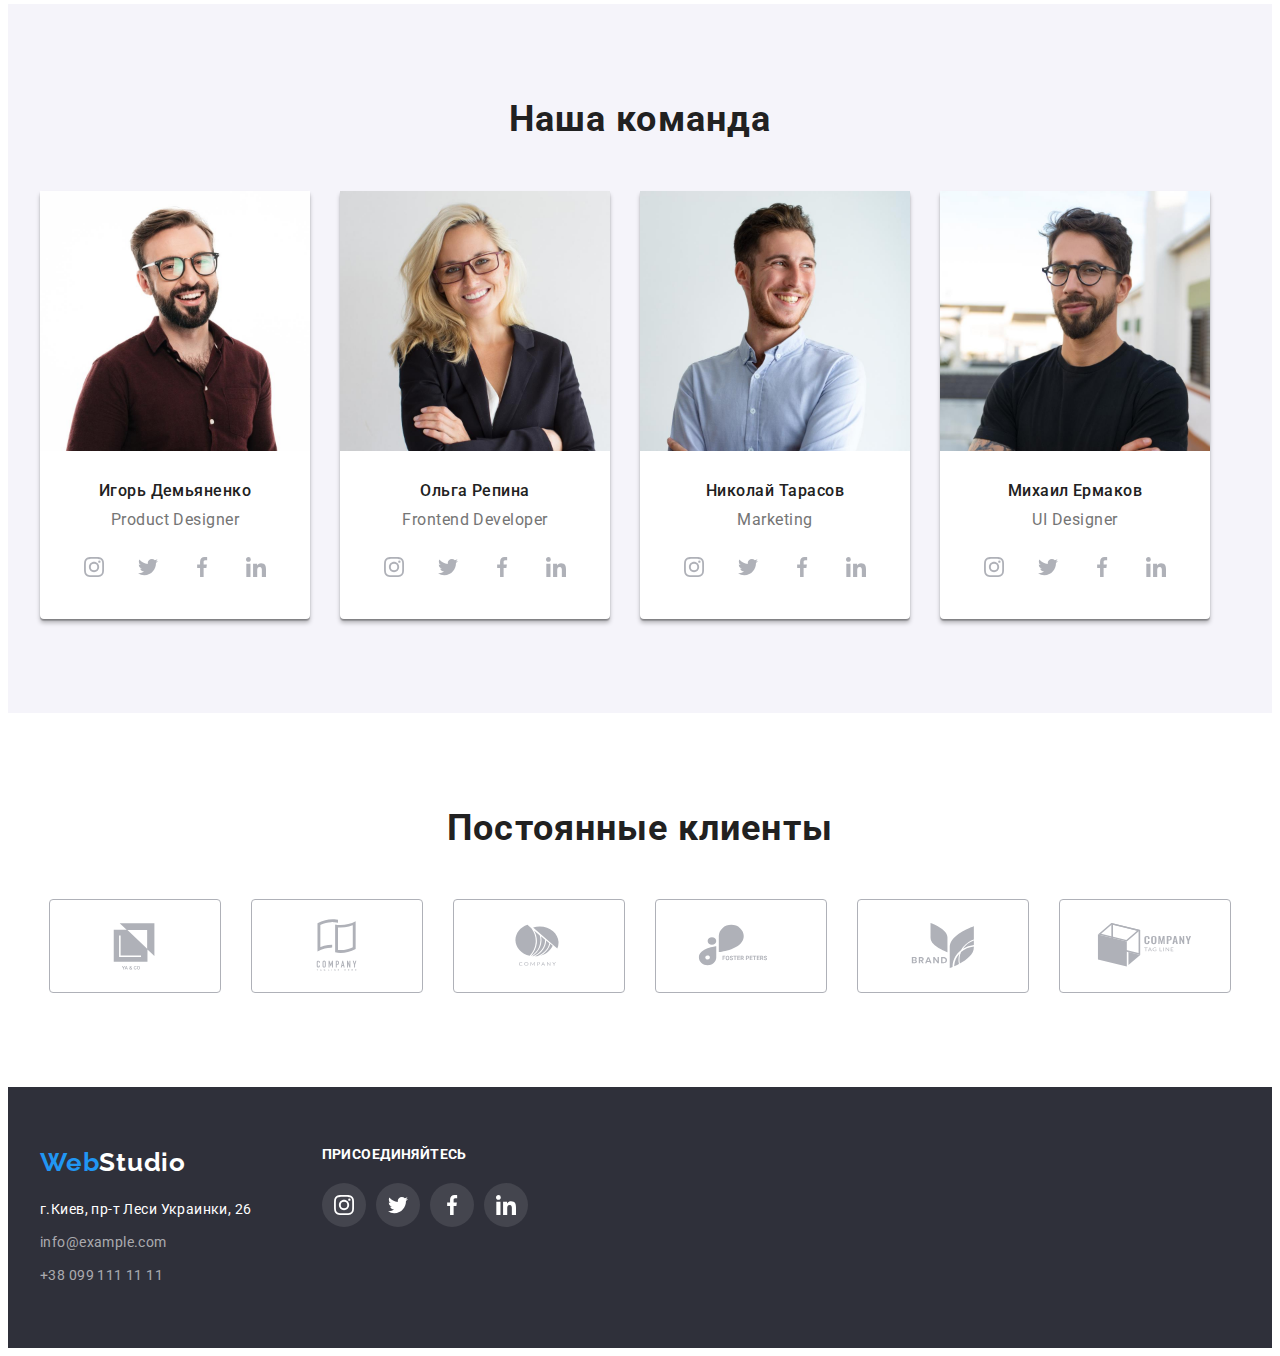
==== commit 27927496: "add" ====
--- a/index.html
+++ b/index.html
@@ -41,7 +41,7 @@
       <section class="hero hero-bg">
         <div class="container hero-container">
         <h1 class="hero-title">Эффективные решения для вашего бизнеса</h1>
-        <button class="hero-btn" type="button" >Заказать услугу</button>
+        <button class="hero-btn" type="button" data-modal-open>Заказать услугу</button>
       </div>
     </section >
       <section class="description section">
@@ -112,7 +112,7 @@
             />
             <p class="about-text">Десктопные приложения</p>
           </li>
-          <li>
+          <li class="about-item">
             <img
               src="./images/telephone.jpg"
               alt="telephone"
@@ -121,7 +121,7 @@
             />
              <p class="about-text">Мобильные приложения</p>
           </li>
-          <li>
+          <li class="about-item"> 
             <img
               src="./images/tablet.jpg"
               alt="tablet"
@@ -364,7 +364,17 @@
             </div>
           </div>
     </footer>
+    <div class="backdrop is-hidden" data-modal>
+      <div class="modal">
+        <button type="button" class="modal-close" data-modal-close><svg class="modal-button" width="18" height="18">
+          <use href="./images/symbol-defs.svg#icon-close-black"></use>
+        </svg>
+      </button>
+     </div>
+</div>
+<script src="./js/modal.js"></script>
   </body>
 </html>
+    
           
         
--- a/css/style.css
+++ b/css/style.css
@@ -109,6 +109,8 @@
     list-style: none;
     letter-spacing: 0.02em;
     color:var(--first-text-color);
+    transition: transform 250ms cubic-bezier(0.4, 0, 0.2, 1);
+    transition-property: color;
    
     
 }     
@@ -128,7 +130,10 @@
     left: 0;
     background-color: #2196F3;
     bottom: -32px;
-}
+    transition: transform 250ms cubic-bezier(0.4, 0, 0.2, 1);
+    transition-property: color;
+}
+
 
 .current:hover,
 .current:active{
@@ -148,13 +153,14 @@
     align-items: center;
     fill: currentColor;
     margin-right: 10px;
-    
+    transition: transform 250ms cubic-bezier(0.4, 0, 0.2, 1);
+    transition-property:background-color,fill;
 }
     
 .header-icon:hover,
 .header-icon:focus {
     background-color:#FFFFFF ;
-    fill:currentColor; 
+    fill:currentColor;
 }
 
 
@@ -167,7 +173,8 @@
     line-height: 1.14;
     letter-spacing: 0.02em;
     color: var(--secondary-text-color);
-    
+    transition: transform 250ms cubic-bezier(0.4, 0, 0.2, 1);
+    transition-property: color;
  }
 .header-mail:hover,
 .header-mail:focus {
@@ -184,7 +191,8 @@
     line-height: 1.14;
     letter-spacing: 0.02em;
     color: var(--secondary-text-color);
-    
+    transition: transform 250ms cubic-bezier(0.4, 0, 0.2, 1);
+    transition-property:color;
  }
  
 .header-tel:hover,
@@ -245,11 +253,12 @@
     width: 200px;
     border-radius: 4px;
     border-color:transparent;
-    
+    transition: transform 250ms cubic-bezier(0.4, 0, 0.2, 1);
+    transition-property: background-color;
 } 
 .hero-btn:hover,
 .hero-btn:focus {
-    background: #188CE8; 
+    background-color: #188CE8; 
 }  
     
 
@@ -344,6 +353,7 @@
     width: 100%;
     background: rgba(47, 48, 58, 0.8);
     margin-top: 224px;
+  
 }
 
 /*---------------TEAM---------*/
@@ -423,7 +433,12 @@
     align-items: center;
     justify-content: center;
     fill:#AFB1B8;
-}
+    transition: transform 250ms cubic-bezier(0.4, 0, 0.2, 1);
+     transition-property: background-color,fill;
+}
+
+
+
 
 .team-soc-link:hover,
 .team-soc-link:focus{
@@ -436,7 +451,7 @@
 /*--------------CLIENTS---------*/
 
 .clients {
-     max-width: 1600px;
+    max-width: 1600px;
     margin-left: auto;
     margin-right: auto;
     
@@ -469,7 +484,8 @@
     border-radius: 4px;
     display: flex;
     fill:#AFB1B8;
-    
+    transition: transform 250ms cubic-bezier(0.4, 0, 0.2, 1);
+    transition-property:border-color,fill ;
 }   
 
 .clients-link:hover,
@@ -524,7 +540,8 @@
     line-height: 1.71;
     letter-spacing: 0.03em;
     color: #FFFFFF;
-    
+    transition: transform 250ms cubic-bezier(0.4, 0, 0.2, 1);
+    transition-property: color;
 }
 
 .contact-map:hover,
@@ -538,6 +555,8 @@
     line-height: 1.71;
     letter-spacing: 0.03em;
     color: rgba(255, 255, 255, 0.6);
+    transition: transform 250ms cubic-bezier(0.4, 0, 0.2, 1);
+    transition-property: color;
 }
 .contact-email:hover,
 .contact-email:focus {
@@ -550,6 +569,8 @@
     line-height: 1.71;
     letter-spacing: 0.03em;
     color: rgba(255, 255, 255, 0.6);
+    transition: transform 250ms cubic-bezier(0.4, 0, 0.2, 1);
+    transition-property: color;     
 }
   .contact-tel:hover,
   .contact-tel:focus {
@@ -588,13 +609,62 @@
     align-items: center;
     justify-content: center;
     fill: #FFFFFF;
-    
+    transition: transform 250ms cubic-bezier(0.4, 0, 0.2, 1);
+    transition-property: background-color;
 }
 .footer-connect-soc-link:hover,
 .footer-connect-soc-link:focus {
     background-color: var(--hover-color);
-   
-  }
+}
+
+.backdrop{
+    position: absolute;
+    top:0;
+    width: 100%;
+    height: 100%;
+    background-color:rgba(0, 0, 0, 0.1);
+    border: 1px;
+    pointer-events: auto;
+    transition: opacity 1000ms cubic-bezier(0.4, 0, 0.2, 1),
+    visibility 1000ms cubic-bezier(0.4, 0, 0.2, 1);
+}
+
+.modal{
+    background-color: #FFFFFF;
+    box-shadow: 0px 1px 3px rgba(0, 0, 0, 0.12), 0px 1px 1px rgba(0, 0, 0, 0.14), 0px 2px 1px rgba(0, 0, 0, 0.2);
+    border-radius: 4px;
+    width: 528px;
+    min-height: 581px;
+    position: absolute;
+    top:50%;
+    left:50%;
+    transform: translate(-50%, -50%);
+
+}
+.modal-close{
+    position: absolute;
+    right: 8px;
+    top:8px;
+    width: 30px;
+    height: 30px;
+    background-color:#FFFFFF;
+    border-radius: 50%;
+    border: 1px solid rgba(0, 0, 0, 0.1);
+    display: flex;
+    align-items: center;
+    justify-content: center;
+   }
+
+   .is-hidden{
+    opacity: 0;
+    visibility: hidden;
+    pointer-events: none;
+
+   }
+
+
+
+
 
      /*-----------------PORTFOLIO---------*/
     
@@ -605,6 +675,33 @@
     justify-content: center;
     margin-bottom: 50px;
     }
+
+   .portfolio-wrap{
+    position: relative;
+    overflow: hidden;
+    
+    }
+
+    .portfolio-item:hover .portfolio-top-text {
+     transform: translateY(0%); 
+
+    }
+    .portfolio-top-text{
+    position:absolute;
+    top:0;
+    left:0;
+    font-family:'Roboto',sans-serif;
+    font-weight: 400;
+    font-size: 18px;
+    line-height:1.56;
+    letter-spacing: 0.03em;
+    color: #FFFFFF;
+    padding: 63px 24px;
+    background-color:rgba(33, 150, 243, 0.9);
+    transform: translateY(100%);
+    transition: transform 250ms cubic-bezier(0.4, 0, 0.2, 1);
+    
+}
    
    .button-link {
     font-family: inherit;
@@ -618,11 +715,13 @@
     border-radius: 4px;
     border-color: transparent;
     padding:6px 20px;
-    }
+    transition: transform 250ms cubic-bezier(0.4, 0, 0.2, 1);
+    transition-property:box-shadow,background-color,color;
+}
     .button-link:hover,
     .button-link:focus {
     box-shadow: 0px 3px 1px rgba(0, 0, 0, 0.1), 0px 1px 2px rgba(0, 0, 0, 0.08), 0px 2px 2px rgba(0, 0, 0, 0.12);
-    background: var(--hover-color);
+    background-color: var(--hover-color);
      color: #FFFFFF;
     }
     .portfolio-rectangle{
@@ -637,8 +736,10 @@
     gap: 30px; 
 
 }
-.portfolio-link{
+    .portfolio-link{
     display: block;
+    transition: transform 250ms cubic-bezier(0.4, 0, 0.2, 1);
+    transition-property:box-shadow;
 }
     .portfolio-link:hover,
     .portfolio-link:focus
